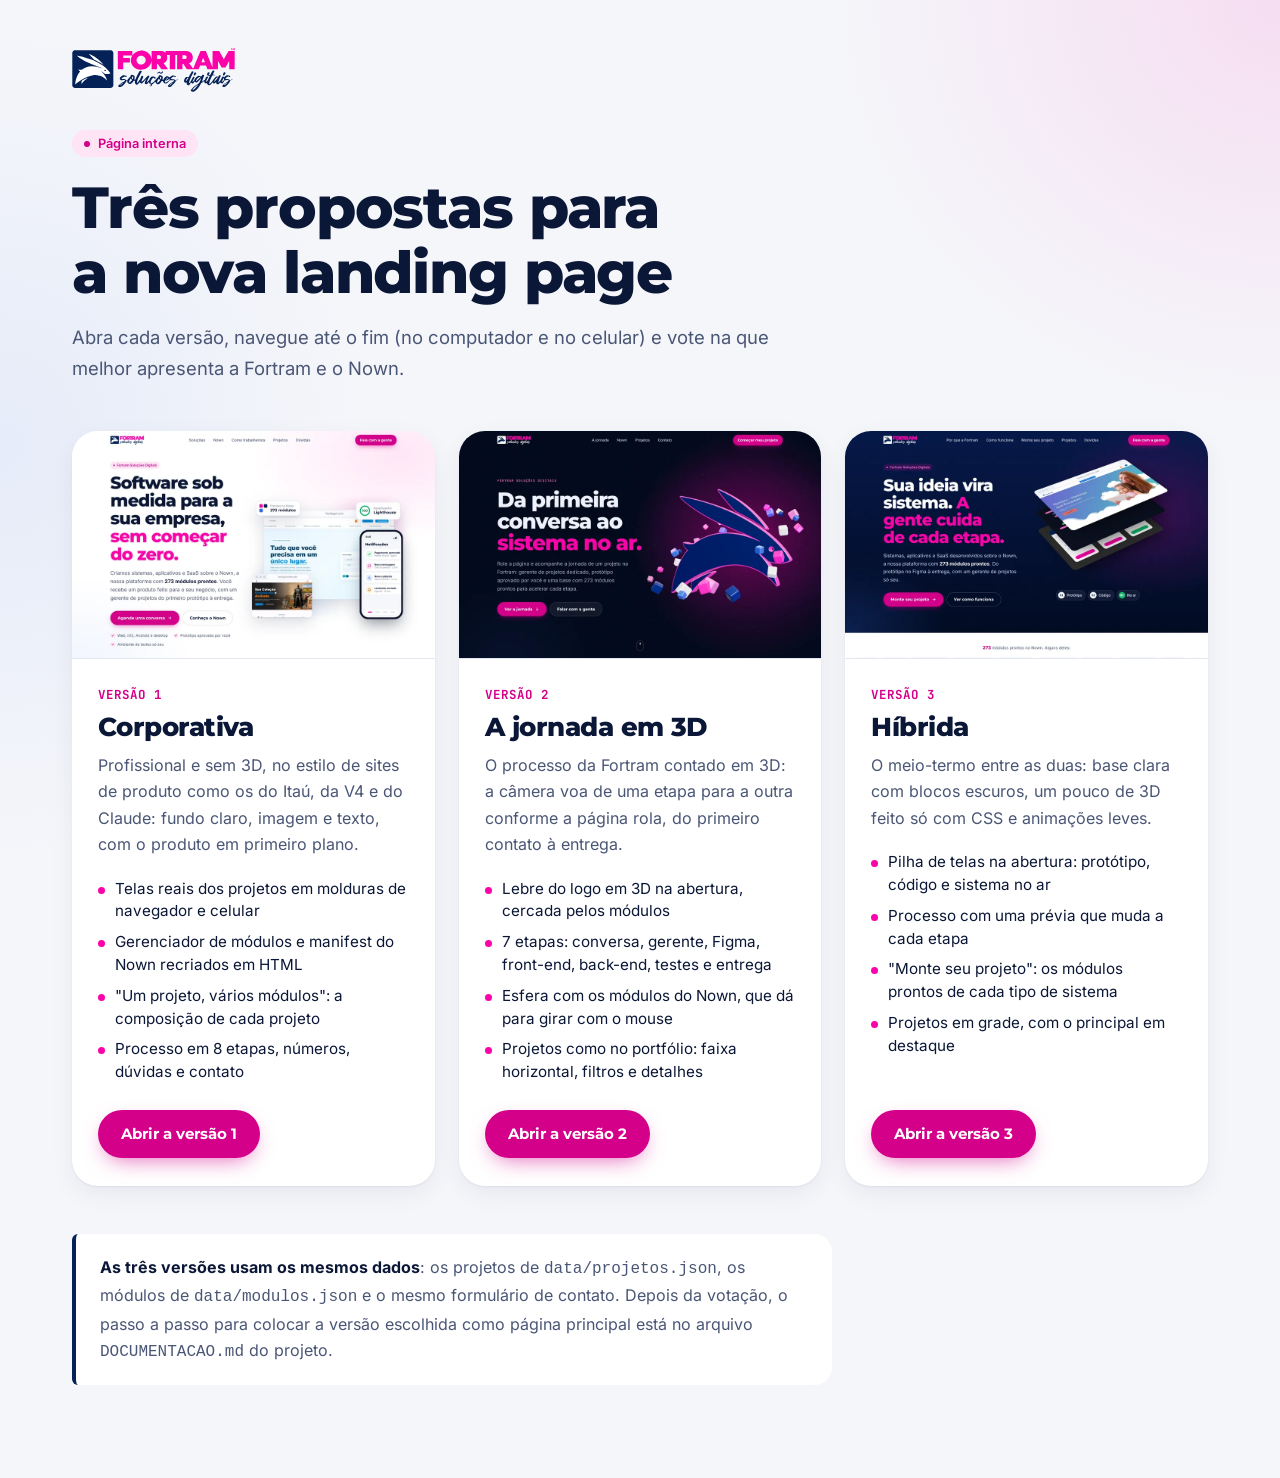
==== index.html @ 25319ef9 "Três propostas de landing page da Fortram para votação interna - Versão 1 (corporativa): sem 3D, com" ====
<!doctype html>
<html lang="pt-BR">
<head>
  <meta charset="utf-8">
  <meta name="viewport" content="width=device-width, initial-scale=1">
  <title>Fortram | Escolha da landing page</title>
  <meta name="description" content="Página interna para comparar e votar nas três propostas de landing page da Fortram.">
  <!-- Página interna de votação: fica fora do Google -->
  <meta name="robots" content="noindex, nofollow">
  <meta name="theme-color" content="#042258">
  <link rel="icon" href="assets/img/marca/favicon.svg" type="image/svg+xml">
  <link rel="icon" href="assets/img/marca/favicon-32.png" sizes="32x32" type="image/png">
  <link rel="stylesheet" href="assets/css/base.css">
  <style>
    body {
      background:
        radial-gradient(50% 40% at 100% 0%, rgb(251 3 169 / 0.1), transparent 70%),
        radial-gradient(40% 40% at 0% 30%, rgb(47 111 237 / 0.08), transparent 70%),
        #f5f6fa;
    }

    .escolha {
      padding-block: 48px 96px;
    }

    .escolha__topo {
      display: grid;
      gap: 18px;
      max-width: 760px;
      margin-bottom: 48px;
    }

    .escolha__topo img {
      width: auto;
      height: 44px;
      margin-bottom: 20px;
    }

    .escolha__topo .etiqueta {
      justify-self: start;
    }

    .escolha__topo h1 {
      font-size: clamp(2.2rem, 1.5rem + 2.8vw, 3.6rem);
      font-weight: 800;
    }

    .escolha__topo p {
      color: var(--texto-suave);
      font-size: 1.15rem;
    }

    .versoes {
      display: grid;
      gap: 24px;
    }

    @media (min-width: 1000px) {
      .versoes {
        grid-template-columns: repeat(3, 1fr);
      }
    }

    .versao {
      display: flex;
      flex-direction: column;
      overflow: hidden;
      border-radius: 26px;
      background: #fff;
      box-shadow: var(--sombra);
      transition: transform 0.4s var(--suave), box-shadow 0.4s var(--suave);
    }

    .versao:hover {
      box-shadow: var(--sombra-g);
      transform: translateY(-6px);
    }

    .versao__imagem {
      display: block;
      overflow: hidden;
      border-bottom: 1px solid var(--linha);
    }

    .versao__imagem img {
      width: 100%;
      aspect-ratio: 16 / 10;
      object-fit: cover;
      transition: transform 1s var(--suave);
    }

    .versao:hover .versao__imagem img {
      transform: scale(1.03);
    }

    .versao__corpo {
      display: flex;
      flex: 1;
      flex-direction: column;
      padding: 26px 26px 28px;
    }

    .versao__numero {
      color: var(--magenta-forte);
      font-family: var(--fonte-mono);
      font-size: 0.78rem;
      font-weight: 700;
      letter-spacing: 0.08em;
      text-transform: uppercase;
    }

    .versao h2 {
      margin-top: 8px;
      font-size: 1.6rem;
      font-weight: 800;
    }

    .versao__descricao {
      margin-top: 10px;
      color: var(--texto-suave);
    }

    .versao ul {
      display: grid;
      gap: 8px;
      margin: 20px 0 26px;
      padding: 0;
      list-style: none;
    }

    .versao li {
      display: flex;
      gap: 10px;
      font-size: 0.95rem;
      line-height: 1.5;
    }

    .versao li::before {
      content: "";
      flex: none;
      width: 7px;
      height: 7px;
      margin-top: 0.6em;
      border-radius: 50%;
      background: var(--magenta);
    }

    .versao .botao {
      align-self: flex-start;
      margin-top: auto;
    }

    .escolha__nota {
      max-width: 760px;
      margin-top: 48px;
      padding: 20px 24px;
      border-left: 4px solid var(--azul);
      border-radius: 6px 18px 18px 6px;
      background: #fff;
      color: var(--texto-suave);
    }

    .escolha__nota b {
      color: var(--texto);
    }
  </style>
</head>
<body>
  <main class="conteudo escolha">
    <header class="escolha__topo">
      <img src="assets/img/marca/fortram-logo.svg" alt="Fortram Soluções Digitais" width="186" height="50">
      <span class="etiqueta">Página interna</span>
      <h1>Três propostas para a nova landing page</h1>
      <p>Abra cada versão, navegue até o fim (no computador e no celular) e vote na que melhor apresenta a Fortram e o Nown.</p>
    </header>

    <div class="versoes">
      <article class="versao">
        <a class="versao__imagem" href="v1-corporativa.html" tabindex="-1" aria-hidden="true">
          <img src="assets/img/versoes/v1-corporativa.webp" alt="" width="960" height="600">
        </a>
        <div class="versao__corpo">
          <p class="versao__numero">Versão 1</p>
          <h2>Corporativa</h2>
          <p class="versao__descricao">Profissional e sem 3D, no estilo de sites de produto como os do Itaú, da V4 e do Claude: fundo claro, imagem e texto, com o produto em primeiro plano.</p>
          <ul>
            <li>Telas reais dos projetos em molduras de navegador e celular</li>
            <li>Gerenciador de módulos e manifest do Nown recriados em HTML</li>
            <li>"Um projeto, vários módulos": a composição de cada projeto</li>
            <li>Processo em 8 etapas, números, dúvidas e contato</li>
          </ul>
          <a class="botao botao--primario" href="v1-corporativa.html">Abrir a versão 1</a>
        </div>
      </article>

      <article class="versao">
        <a class="versao__imagem" href="v2-processo-3d.html" tabindex="-1" aria-hidden="true">
          <img src="assets/img/versoes/v2-processo-3d.webp" alt="" width="960" height="600">
        </a>
        <div class="versao__corpo">
          <p class="versao__numero">Versão 2</p>
          <h2>A jornada em 3D</h2>
          <p class="versao__descricao">O processo da Fortram contado em 3D: a câmera voa de uma etapa para a outra conforme a página rola, do primeiro contato à entrega.</p>
          <ul>
            <li>Lebre do logo em 3D na abertura, cercada pelos módulos</li>
            <li>7 etapas: conversa, gerente, Figma, front-end, back-end, testes e entrega</li>
            <li>Esfera com os módulos do Nown, que dá para girar com o mouse</li>
            <li>Projetos como no portfólio: faixa horizontal, filtros e detalhes</li>
          </ul>
          <a class="botao botao--primario" href="v2-processo-3d.html">Abrir a versão 2</a>
        </div>
      </article>

      <article class="versao">
        <a class="versao__imagem" href="v3-hibrida.html" tabindex="-1" aria-hidden="true">
          <img src="assets/img/versoes/v3-hibrida.webp" alt="" width="960" height="600">
        </a>
        <div class="versao__corpo">
          <p class="versao__numero">Versão 3</p>
          <h2>Híbrida</h2>
          <p class="versao__descricao">O meio-termo entre as duas: base clara com blocos escuros, um pouco de 3D feito só com CSS e animações leves.</p>
          <ul>
            <li>Pilha de telas na abertura: protótipo, código e sistema no ar</li>
            <li>Processo com uma prévia que muda a cada etapa</li>
            <li>"Monte seu projeto": os módulos prontos de cada tipo de sistema</li>
            <li>Projetos em grade, com o principal em destaque</li>
          </ul>
          <a class="botao botao--primario" href="v3-hibrida.html">Abrir a versão 3</a>
        </div>
      </article>
    </div>

    <p class="escolha__nota"><b>As três versões usam os mesmos dados</b>: os projetos de <code>data/projetos.json</code>, os módulos de <code>data/modulos.json</code> e o mesmo formulário de contato. Depois da votação, o passo a passo para colocar a versão escolhida como página principal está no arquivo <code>DOCUMENTACAO.md</code> do projeto.</p>
  </main>
</body>
</html>
---- assets/css/base.css ----
/*
 * Base compartilhada pelas três versões da landing page.
 * Cada versão (v1.css, v2.css, v3.css) troca as variáveis de tema e desenha o próprio layout.
 */

/* ---------- Fontes (arquivos locais, sem depender do Google Fonts) ---------- */

@font-face {
  font-family: "Montserrat";
  src: url("../fonts/montserrat-variavel.woff2") format("woff2");
  font-weight: 100 900;
  font-display: swap;
}

@font-face {
  font-family: "Inter";
  src: url("../fonts/inter-variavel.woff2") format("woff2");
  font-weight: 100 900;
  font-display: swap;
}

@font-face {
  font-family: "JetBrains Mono";
  src: url("../fonts/jetbrains-mono-variavel.woff2") format("woff2");
  font-weight: 100 800;
  font-display: swap;
}

/* ---------- Cores da marca e tema padrão (claro) ---------- */

:root {
  /* Marca */
  --magenta: #fb03a9;          /* rosa do logo: títulos grandes e detalhes */
  --magenta-forte: #d4008a;    /* botões e textos pequenos (contraste AA com branco) */
  --magenta-claro: #ffe4f5;
  --azul: #042258;             /* azul-marinho do logo */
  --azul-medio: #0c346b;
  --azul-noite: #020b22;
  --verde: #12b76a;

  /* Tema (cada versão sobrescreve) */
  --fundo: #ffffff;
  --fundo-alt: #f5f6fa;
  --superficie: #ffffff;
  --superficie-2: #f2f4f9;
  --texto: #0b1736;
  --texto-suave: #4a5675;
  --texto-fraco: #7a849e;
  --linha: #e3e7f0;
  --linha-forte: #ccd3e2;
  --destaque: var(--magenta-forte);
  --destaque-texto: #ffffff;
  --foco: #2f6fed;

  --fonte-titulo: "Montserrat", "Segoe UI", system-ui, sans-serif;
  --fonte-texto: "Inter", "Segoe UI", system-ui, sans-serif;
  --fonte-mono: "JetBrains Mono", ui-monospace, "Cascadia Mono", monospace;

  --raio-p: 10px;
  --raio: 18px;
  --raio-g: 28px;
  --sombra: 0 1px 2px rgb(11 23 54 / 0.06), 0 8px 24px rgb(11 23 54 / 0.06);
  --sombra-g: 0 2px 6px rgb(11 23 54 / 0.06), 0 24px 60px rgb(11 23 54 / 0.14);
  --suave: cubic-bezier(0.22, 1, 0.36, 1);
  --altura-topo: 72px;
}

/* ---------- Reset ---------- */

*,
*::before,
*::after {
  box-sizing: border-box;
}

* {
  margin: 0;
}

html {
  -webkit-text-size-adjust: 100%;
  text-size-adjust: 100%;
  scroll-behavior: smooth;
  scroll-padding-top: calc(var(--altura-topo) + 16px);
}

body {
  min-height: 100vh;
  background: var(--fundo);
  color: var(--texto);
  font-family: var(--fonte-texto);
  font-size: 1rem;
  line-height: 1.65;
  -webkit-font-smoothing: antialiased;
  -moz-osx-font-smoothing: grayscale;
  overflow-x: clip;
}

img,
svg,
video,
canvas {
  display: block;
  max-width: 100%;
}

img {
  height: auto;
}

input,
button,
textarea,
select {
  font: inherit;
  color: inherit;
}

button {
  cursor: pointer;
  background: none;
  border: 0;
  padding: 0;
}

a {
  color: inherit;
  text-decoration: none;
}

ul[class],
ol[class],
nav ul,
nav ol {
  list-style: none;
  padding: 0;
}

[hidden] {
  display: none !important;
}

h1,
h2,
h3,
h4 {
  font-family: var(--fonte-titulo);
  line-height: 1.12;
  letter-spacing: -0.02em;
  text-wrap: balance;
}

p {
  text-wrap: pretty;
}

::selection {
  background: var(--magenta);
  color: #fff;
}

:focus-visible {
  outline: 3px solid var(--foco);
  outline-offset: 3px;
  border-radius: 6px;
}

/* ---------- Utilitários ---------- */

.conteudo {
  width: 100%;
  max-width: 1200px;
  margin-inline: auto;
  padding-inline: 20px;
}

@media (min-width: 640px) {
  .conteudo {
    padding-inline: 32px;
  }
}

.so-leitor {
  position: absolute !important;
  width: 1px;
  height: 1px;
  padding: 0;
  margin: -1px;
  overflow: hidden;
  clip: rect(0 0 0 0);
  white-space: nowrap;
  border: 0;
}

.pular-conteudo {
  position: fixed;
  top: 12px;
  left: 12px;
  z-index: 1000;
  padding: 10px 16px;
  border-radius: var(--raio-p);
  background: var(--azul);
  color: #fff;
  font-weight: 600;
  transform: translateY(-150%);
  transition: transform 0.2s;
}

.pular-conteudo:focus {
  transform: none;
}

.texto-destaque {
  color: var(--magenta);
}

.mono {
  font-family: var(--fonte-mono);
}

/* ---------- Botões ---------- */

.botao {
  --botao-fundo: var(--destaque);
  --botao-texto: var(--destaque-texto);
  --botao-borda: transparent;
  display: inline-flex;
  align-items: center;
  justify-content: center;
  gap: 10px;
  min-height: 48px;
  padding: 12px 22px;
  border: 1.5px solid var(--botao-borda);
  border-radius: 999px;
  background: var(--botao-fundo);
  color: var(--botao-texto);
  font-family: var(--fonte-titulo);
  font-size: 0.95rem;
  font-weight: 700;
  line-height: 1.2;
  letter-spacing: 0;
  white-space: nowrap;
  transition: transform 0.25s var(--suave), box-shadow 0.25s var(--suave), background-color 0.2s, border-color 0.2s, color 0.2s;
}

.botao:hover {
  transform: translateY(-2px);
}

.botao:active {
  transform: translateY(0);
}

.botao--primario {
  box-shadow: 0 8px 22px -8px rgb(212 0 138 / 0.65);
}

.botao--primario:hover {
  box-shadow: 0 14px 30px -10px rgb(212 0 138 / 0.75);
}

.botao--secundario {
  --botao-fundo: transparent;
  --botao-texto: var(--texto);
  --botao-borda: var(--linha-forte);
}

.botao--secundario:hover {
  --botao-borda: var(--texto);
}

.botao--claro {
  --botao-fundo: #fff;
  --botao-texto: var(--azul);
}

.botao--grande {
  min-height: 56px;
  padding: 14px 28px;
  font-size: 1rem;
}

.botao svg {
  width: 18px;
  height: 18px;
  flex: none;
}

.botao .seta {
  transition: transform 0.25s var(--suave);
}

.botao:hover .seta {
  transform: translateX(3px);
}

/* ---------- Etiquetas, chips e títulos de seção ---------- */

.etiqueta {
  display: inline-flex;
  align-items: center;
  gap: 8px;
  padding: 6px 12px;
  border-radius: 999px;
  background: var(--magenta-claro);
  color: var(--magenta-forte);
  font-size: 0.8rem;
  font-weight: 600;
  line-height: 1.2;
}

.etiqueta::before {
  content: "";
  width: 6px;
  height: 6px;
  border-radius: 50%;
  background: currentColor;
}

.chips {
  display: flex;
  flex-wrap: wrap;
  gap: 8px;
}

.chip {
  display: inline-flex;
  align-items: center;
  gap: 6px;
  padding: 5px 11px;
  border: 1px solid var(--linha);
  border-radius: 999px;
  background: var(--superficie);
  color: var(--texto-suave);
  font-size: 0.8rem;
  font-weight: 500;
  line-height: 1.3;
  white-space: nowrap;
}

.chip--principal {
  border-color: transparent;
  background: var(--azul);
  color: #fff;
}

.secao {
  padding-block: clamp(72px, 10vw, 128px);
}

.secao-topo {
  max-width: 760px;
  margin-bottom: clamp(40px, 6vw, 64px);
}

.secao-topo--centro {
  margin-inline: auto;
  text-align: center;
}

.secao-topo h2 {
  margin-top: 16px;
  font-size: clamp(2rem, 1.4rem + 2.4vw, 3.1rem);
  font-weight: 800;
}

.secao-topo p {
  margin-top: 18px;
  color: var(--texto-suave);
  font-size: clamp(1.05rem, 1rem + 0.3vw, 1.2rem);
}

/* ---------- Entrada suave ao rolar (só quando o JS está ativo) ---------- */

.js [data-revelar] {
  opacity: 0;
  transform: translateY(28px);
  transition: opacity 0.8s var(--suave), transform 0.8s var(--suave);
  transition-delay: var(--atraso, 0s);
}

.js [data-revelar].revelado {
  opacity: 1;
  transform: none;
}

/* ---------- Moldura de navegador (mockups das telas) ---------- */

.navegador {
  --navegador-barra: #eef1f7;
  --navegador-ponto: #cfd6e4;
  overflow: hidden;
  border-radius: 14px;
  background: var(--navegador-barra);
  box-shadow: var(--sombra-g);
}

.navegador__barra {
  display: flex;
  align-items: center;
  gap: 6px;
  height: 34px;
  padding-inline: 14px;
}

.navegador__barra i {
  width: 9px;
  height: 9px;
  border-radius: 50%;
  background: var(--navegador-ponto);
}

.navegador__endereco {
  flex: 1;
  max-width: 300px;
  margin-inline: auto;
  overflow: hidden;
  padding: 3px 12px;
  border-radius: 999px;
  background: rgb(255 255 255 / 0.75);
  color: #667089;
  font-size: 0.7rem;
  text-align: center;
  text-overflow: ellipsis;
  white-space: nowrap;
}

.navegador img {
  width: 100%;
  aspect-ratio: 16 / 10;
  object-fit: cover;
  object-position: top;
  background: #dfe4ee;
}

/* Capa reserva para projetos sem imagem */
.capa-reserva {
  display: grid;
  place-items: center;
  aspect-ratio: 16 / 10;
  background: radial-gradient(circle at 75% 20%, rgb(251 3 169 / 0.35), transparent 55%), linear-gradient(135deg, var(--azul-medio), var(--azul-noite));
  color: #fff;
  font-family: var(--fonte-titulo);
  font-size: clamp(1.4rem, 4vw, 2.4rem);
  font-weight: 800;
}

/* ---------- Janela de detalhes do projeto ---------- */

.modal-projeto {
  --modal-fundo: var(--superficie);
  --modal-texto: var(--texto);
  --modal-suave: var(--texto-suave);
  --modal-linha: var(--linha);
  width: min(980px, calc(100% - 24px));
  max-width: none;
  max-height: calc(100dvh - 24px);
  margin: auto;
  padding: 0;
  overflow: hidden;
  border: 0;
  border-radius: var(--raio-g);
  background: var(--modal-fundo);
  color: var(--modal-texto);
  box-shadow: 0 40px 120px rgb(2 11 34 / 0.45);
}

.modal-projeto::backdrop {
  background: rgb(2 11 34 / 0.62);
  backdrop-filter: blur(6px);
}

.modal-projeto[open] {
  animation: modal-entrar 0.45s var(--suave);
}

@keyframes modal-entrar {
  from {
    opacity: 0;
    transform: translateY(24px) scale(0.98);
  }
}

.modal-projeto__rolagem {
  max-height: calc(100dvh - 24px);
  overflow-y: auto;
  overscroll-behavior: contain;
}

.modal-projeto__fechar {
  position: absolute;
  top: 14px;
  right: 14px;
  z-index: 2;
  display: grid;
  place-items: center;
  width: 44px;
  height: 44px;
  border-radius: 50%;
  background: rgb(2 11 34 / 0.72);
  color: #fff;
  transition: background-color 0.2s, transform 0.2s;
}

.modal-projeto__fechar:hover {
  background: var(--magenta-forte);
  transform: rotate(90deg);
}

.modal-projeto__fechar svg {
  width: 20px;
  height: 20px;
}

.modal-projeto__capa {
  padding: clamp(16px, 4vw, 40px) clamp(16px, 4vw, 40px) 0;
  background: linear-gradient(180deg, var(--azul) 0%, var(--azul-medio) 100%);
}

.modal-projeto__capa .navegador {
  border-radius: 14px 14px 0 0;
  box-shadow: 0 -10px 40px rgb(0 0 0 / 0.25);
}

.modal-projeto__capa .navegador img {
  max-height: min(48vh, 520px);
}

.modal-projeto__corpo {
  display: grid;
  gap: 28px;
  padding: clamp(24px, 4vw, 44px);
}

.modal-projeto__segmento {
  color: var(--destaque);
  font-family: var(--fonte-mono);
  font-size: 0.78rem;
  font-weight: 600;
  letter-spacing: 0.08em;
  text-transform: uppercase;
}

.modal-projeto h2 {
  margin-top: 8px;
  font-size: clamp(1.8rem, 1.2rem + 2vw, 2.6rem);
  font-weight: 800;
}

.modal-projeto__resumo {
  margin-top: 12px;
  color: var(--modal-suave);
  font-size: 1.1rem;
}

.modal-projeto__acoes {
  display: flex;
  flex-wrap: wrap;
  gap: 12px;
  margin-top: 20px;
}

.modal-projeto h3 {
  margin-bottom: 12px;
  color: var(--modal-suave);
  font-family: var(--fonte-mono);
  font-size: 0.75rem;
  font-weight: 600;
  letter-spacing: 0.08em;
  text-transform: uppercase;
}

.modal-projeto__grade {
  display: grid;
  gap: 28px;
}

@media (min-width: 760px) {
  .modal-projeto__grade {
    grid-template-columns: 1fr 1.15fr;
    gap: 40px;
  }
}

.modal-projeto__sobre {
  font-size: 1.02rem;
  line-height: 1.7;
}

.modal-projeto__destaques {
  display: grid;
  gap: 10px;
}

.modal-projeto__destaques li {
  display: flex;
  gap: 12px;
  color: var(--modal-suave);
  line-height: 1.55;
}

.modal-projeto__destaques li::before {
  content: "";
  flex: none;
  width: 7px;
  height: 7px;
  margin-top: 0.62em;
  border-radius: 50%;
  background: var(--magenta);
}

.modal-projeto__modulos .chip {
  background: transparent;
  border-color: var(--modal-linha);
  color: var(--modal-suave);
}

.modal-projeto__modulos .chip--principal {
  background: var(--magenta-forte);
  color: #fff;
}

.modal-projeto__navegacao {
  display: flex;
  justify-content: space-between;
  gap: 12px;
  padding-top: 20px;
  border-top: 1px solid var(--modal-linha);
}

.modal-projeto__navegacao button {
  display: inline-flex;
  align-items: center;
  gap: 8px;
  padding: 8px 4px;
  color: var(--modal-suave);
  font-weight: 600;
  transition: color 0.2s;
}

.modal-projeto__navegacao button:hover {
  color: var(--modal-texto);
}

.modal-projeto__navegacao svg {
  width: 18px;
  height: 18px;
}

/* ---------- Formulário de contato ---------- */

.formulario {
  display: grid;
  gap: 16px;
}

.formulario__linha {
  display: grid;
  gap: 16px;
}

@media (min-width: 640px) {
  .formulario__linha {
    grid-template-columns: 1fr 1fr;
  }
}

.campo {
  display: grid;
  gap: 6px;
}

.campo label {
  color: var(--texto);
  font-size: 0.88rem;
  font-weight: 600;
}

.campo label span {
  color: var(--texto-fraco);
  font-weight: 400;
}

.campo input,
.campo select,
.campo textarea {
  width: 100%;
  min-height: 50px;
  padding: 12px 16px;
  border: 1.5px solid var(--linha-forte);
  border-radius: 14px;
  background: var(--superficie);
  color: var(--texto);
  font-size: 1rem;
  transition: border-color 0.2s, box-shadow 0.2s;
}

.campo textarea {
  min-height: 130px;
  resize: vertical;
}

.campo select {
  appearance: none;
  padding-right: 44px;
  background-image: url("data:image/svg+xml,%3Csvg xmlns='http://www.w3.org/2000/svg' width='16' height='16' viewBox='0 0 24 24' fill='none' stroke='%237a849e' stroke-width='2.4' stroke-linecap='round' stroke-linejoin='round'%3E%3Cpath d='m6 9 6 6 6-6'/%3E%3C/svg%3E");
  background-repeat: no-repeat;
  background-position: right 16px center;
}

.campo input::placeholder,
.campo textarea::placeholder {
  color: var(--texto-fraco);
}

.campo input:focus,
.campo select:focus,
.campo textarea:focus {
  border-color: var(--destaque);
  box-shadow: 0 0 0 4px rgb(212 0 138 / 0.14);
  outline: none;
}

.campo-isca {
  position: absolute;
  left: -9999px;
  width: 1px;
  height: 1px;
  overflow: hidden;
}

.formulario__rodape {
  display: flex;
  flex-wrap: wrap;
  align-items: center;
  gap: 16px;
  justify-content: space-between;
}

.formulario__aviso {
  max-width: 340px;
  color: var(--texto-fraco);
  font-size: 0.8rem;
  line-height: 1.5;
}

.formulario__status {
  display: none;
  padding: 14px 16px;
  border-radius: 14px;
  font-size: 0.95rem;
  line-height: 1.5;
}

.formulario__status[data-tipo] {
  display: block;
}

.formulario__status[data-tipo="sucesso"] {
  background: rgb(18 183 106 / 0.12);
  color: #067647;
}

.formulario__status[data-tipo="erro"] {
  background: rgb(240 68 56 / 0.1);
  color: #b42318;
}

.formulario__status a {
  font-weight: 700;
  text-decoration: underline;
}

.formulario [aria-busy="true"] {
  opacity: 0.7;
  pointer-events: none;
}

/* ---------- Perguntas frequentes ---------- */

.perguntas {
  display: grid;
  gap: 12px;
}

.pergunta {
  border: 1px solid var(--linha);
  border-radius: var(--raio);
  background: var(--superficie);
  transition: border-color 0.2s;
}

.pergunta[open] {
  border-color: var(--linha-forte);
}

.pergunta summary {
  display: flex;
  align-items: center;
  justify-content: space-between;
  gap: 16px;
  padding: 20px 24px;
  font-family: var(--fonte-titulo);
  font-size: 1.05rem;
  font-weight: 700;
  line-height: 1.35;
  list-style: none;
  cursor: pointer;
}

.pergunta summary::-webkit-details-marker {
  display: none;
}

.pergunta summary::after {
  content: "";
  flex: none;
  width: 28px;
  height: 28px;
  border-radius: 50%;
  background: var(--superficie-2) url("data:image/svg+xml,%3Csvg xmlns='http://www.w3.org/2000/svg' width='14' height='14' viewBox='0 0 24 24' fill='none' stroke='%23d4008a' stroke-width='3' stroke-linecap='round'%3E%3Cpath d='M12 5v14M5 12h14'/%3E%3C/svg%3E") center no-repeat;
  transition: transform 0.3s var(--suave);
}

.pergunta[open] summary::after {
  transform: rotate(45deg);
}

.pergunta p {
  padding: 0 24px 22px;
  color: var(--texto-suave);
}

/* ---------- Botão flutuante do WhatsApp ---------- */

.whatsapp-flutuante {
  position: fixed;
  right: 20px;
  bottom: 20px;
  z-index: 90;
  display: grid;
  place-items: center;
  width: 58px;
  height: 58px;
  border-radius: 50%;
  background: #25d366;
  color: #fff;
  box-shadow: 0 10px 30px -6px rgb(37 211 102 / 0.6);
  transition: transform 0.3s var(--suave);
}

.whatsapp-flutuante:hover {
  transform: scale(1.08);
}

.whatsapp-flutuante svg {
  width: 30px;
  height: 30px;
}

/* ---------- Topo (estrutura comum; cada versão pinta o seu) ---------- */

.topo {
  position: fixed;
  inset: 0 0 auto;
  z-index: 100;
  height: var(--altura-topo);
  transition: background-color 0.3s, box-shadow 0.3s, border-color 0.3s;
}

.topo__conteudo {
  display: flex;
  align-items: center;
  justify-content: space-between;
  gap: 24px;
  height: 100%;
}

.topo__logo img {
  width: auto;
  height: 36px;
}

.topo__menu {
  display: none;
}

.topo__menu ul {
  display: flex;
  gap: 4px;
}

.topo__menu a {
  display: block;
  padding: 8px 14px;
  border-radius: 999px;
  font-size: 0.92rem;
  font-weight: 500;
  transition: background-color 0.2s, color 0.2s;
}

.topo__acoes {
  display: flex;
  align-items: center;
  gap: 12px;
}

.topo__acoes .botao {
  display: none;
  min-height: 42px;
  padding: 10px 18px;
  font-size: 0.88rem;
}

.topo__abrir-menu {
  display: grid;
  place-items: center;
  width: 44px;
  height: 44px;
  border-radius: 12px;
}

.topo__abrir-menu svg {
  width: 24px;
  height: 24px;
}

@media (min-width: 1024px) {
  .topo__menu {
    display: block;
  }

  .topo__acoes .botao {
    display: inline-flex;
  }

  .topo__abrir-menu {
    display: none;
  }
}

/* Menu do celular */
.menu-celular {
  position: fixed;
  inset: var(--altura-topo) 0 auto;
  z-index: 99;
  max-height: calc(100dvh - var(--altura-topo));
  overflow-y: auto;
  padding: 16px 20px 28px;
  border-bottom: 1px solid var(--linha);
  background: var(--fundo);
  box-shadow: var(--sombra-g);
  transform: translateY(-12px);
  opacity: 0;
  visibility: hidden;
  transition: opacity 0.25s, transform 0.25s var(--suave), visibility 0.25s;
}

.menu-celular.aberto {
  transform: none;
  opacity: 1;
  visibility: visible;
}

.menu-celular ul {
  display: grid;
  gap: 4px;
  margin-bottom: 16px;
}

.menu-celular a:not(.botao) {
  display: block;
  padding: 14px 8px;
  border-bottom: 1px solid var(--linha);
  font-family: var(--fonte-titulo);
  font-size: 1.1rem;
  font-weight: 700;
}

.menu-celular .botao {
  width: 100%;
}

@media (min-width: 1024px) {
  .menu-celular {
    display: none;
  }
}

/* ---------- Movimento reduzido ---------- */

@media (prefers-reduced-motion: reduce) {
  html {
    scroll-behavior: auto;
  }

  *,
  *::before,
  *::after {
    animation-duration: 0.01ms !important;
    animation-iteration-count: 1 !important;
    transition-duration: 0.01ms !important;
  }

  .js [data-revelar] {
    opacity: 1;
    transform: none;
  }
}
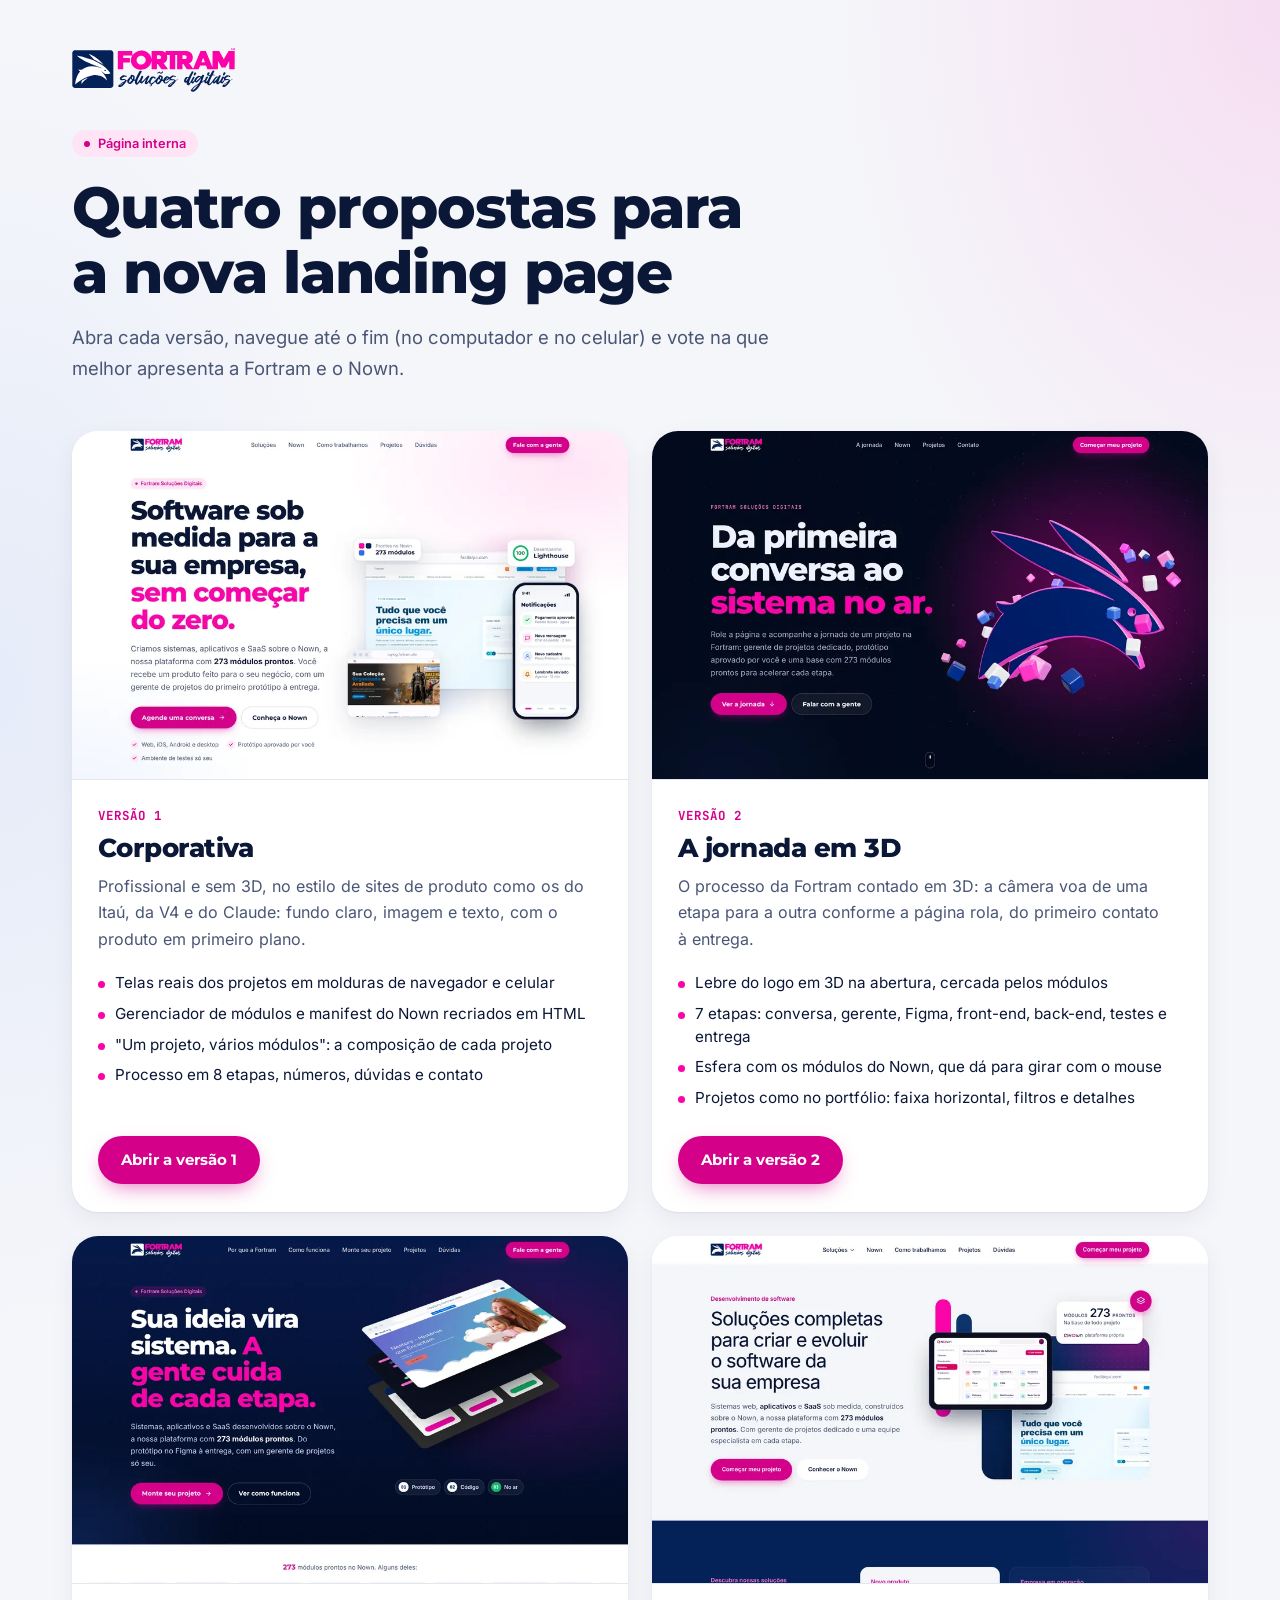
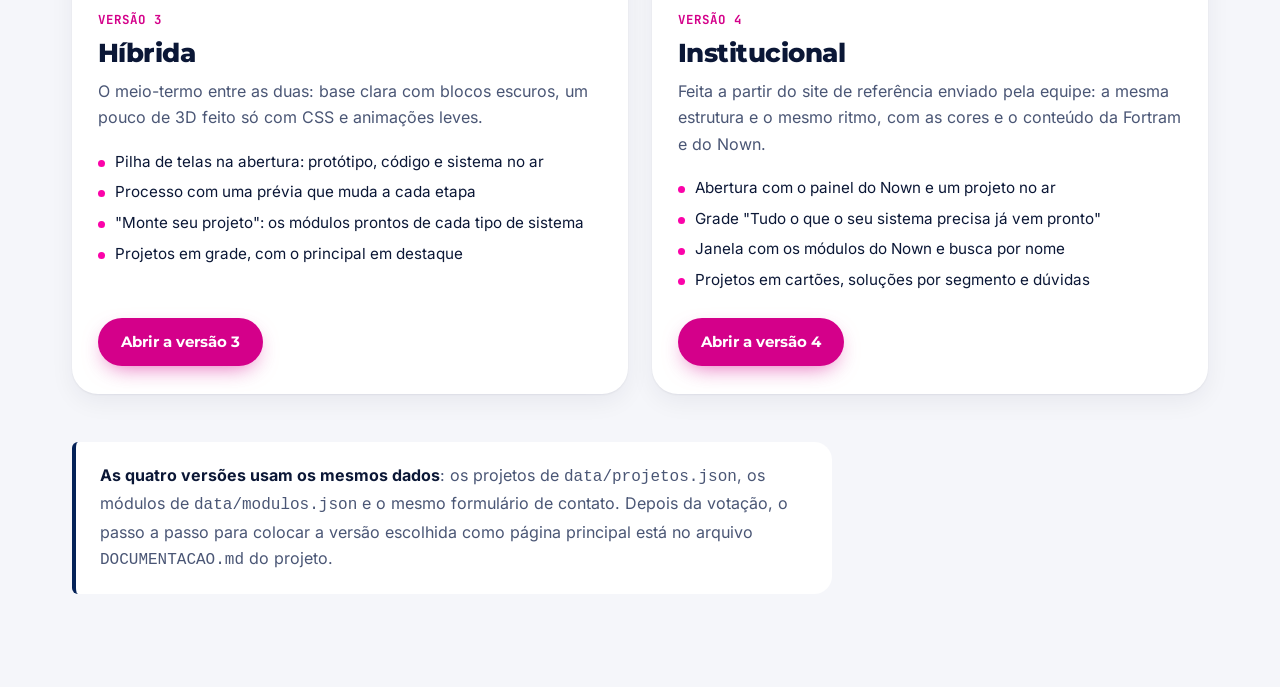
==== commit d26375e8: "Versão 4 (institucional) da landing page, a partir do site de referência Nova proposta para a votaçã" ====
--- a/index.html
+++ b/index.html
@@ -4,7 +4,7 @@
   <meta charset="utf-8">
   <meta name="viewport" content="width=device-width, initial-scale=1">
   <title>Fortram | Escolha da landing page</title>
-  <meta name="description" content="Página interna para comparar e votar nas três propostas de landing page da Fortram.">
+  <meta name="description" content="Página interna para comparar e votar nas propostas de landing page da Fortram.">
   <!-- Página interna de votação: fica fora do Google -->
   <meta name="robots" content="noindex, nofollow">
   <meta name="theme-color" content="#042258">
@@ -55,9 +55,9 @@
       gap: 24px;
     }
 
-    @media (min-width: 1000px) {
+    @media (min-width: 760px) {
       .versoes {
-        grid-template-columns: repeat(3, 1fr);
+        grid-template-columns: repeat(2, 1fr);
       }
     }
 
@@ -170,7 +170,7 @@
     <header class="escolha__topo">
       <img src="assets/img/marca/fortram-logo.svg" alt="Fortram Soluções Digitais" width="186" height="50">
       <span class="etiqueta">Página interna</span>
-      <h1>Três propostas para a nova landing page</h1>
+      <h1>Quatro propostas para a nova landing page</h1>
       <p>Abra cada versão, navegue até o fim (no computador e no celular) e vote na que melhor apresenta a Fortram e o Nown.</p>
     </header>
 
@@ -228,9 +228,27 @@
           <a class="botao botao--primario" href="v3-hibrida.html">Abrir a versão 3</a>
         </div>
       </article>
+
+      <article class="versao">
+        <a class="versao__imagem" href="v4-institucional.html" tabindex="-1" aria-hidden="true">
+          <img src="assets/img/versoes/v4-institucional.webp" alt="" width="960" height="600">
+        </a>
+        <div class="versao__corpo">
+          <p class="versao__numero">Versão 4</p>
+          <h2>Institucional</h2>
+          <p class="versao__descricao">Feita a partir do site de referência enviado pela equipe: a mesma estrutura e o mesmo ritmo, com as cores e o conteúdo da Fortram e do Nown.</p>
+          <ul>
+            <li>Abertura com o painel do Nown e um projeto no ar</li>
+            <li>Grade "Tudo o que o seu sistema precisa já vem pronto"</li>
+            <li>Janela com os módulos do Nown e busca por nome</li>
+            <li>Projetos em cartões, soluções por segmento e dúvidas</li>
+          </ul>
+          <a class="botao botao--primario" href="v4-institucional.html">Abrir a versão 4</a>
+        </div>
+      </article>
     </div>
 
-    <p class="escolha__nota"><b>As três versões usam os mesmos dados</b>: os projetos de <code>data/projetos.json</code>, os módulos de <code>data/modulos.json</code> e o mesmo formulário de contato. Depois da votação, o passo a passo para colocar a versão escolhida como página principal está no arquivo <code>DOCUMENTACAO.md</code> do projeto.</p>
+    <p class="escolha__nota"><b>As quatro versões usam os mesmos dados</b>: os projetos de <code>data/projetos.json</code>, os módulos de <code>data/modulos.json</code> e o mesmo formulário de contato. Depois da votação, o passo a passo para colocar a versão escolhida como página principal está no arquivo <code>DOCUMENTACAO.md</code> do projeto.</p>
   </main>
 </body>
 </html>
